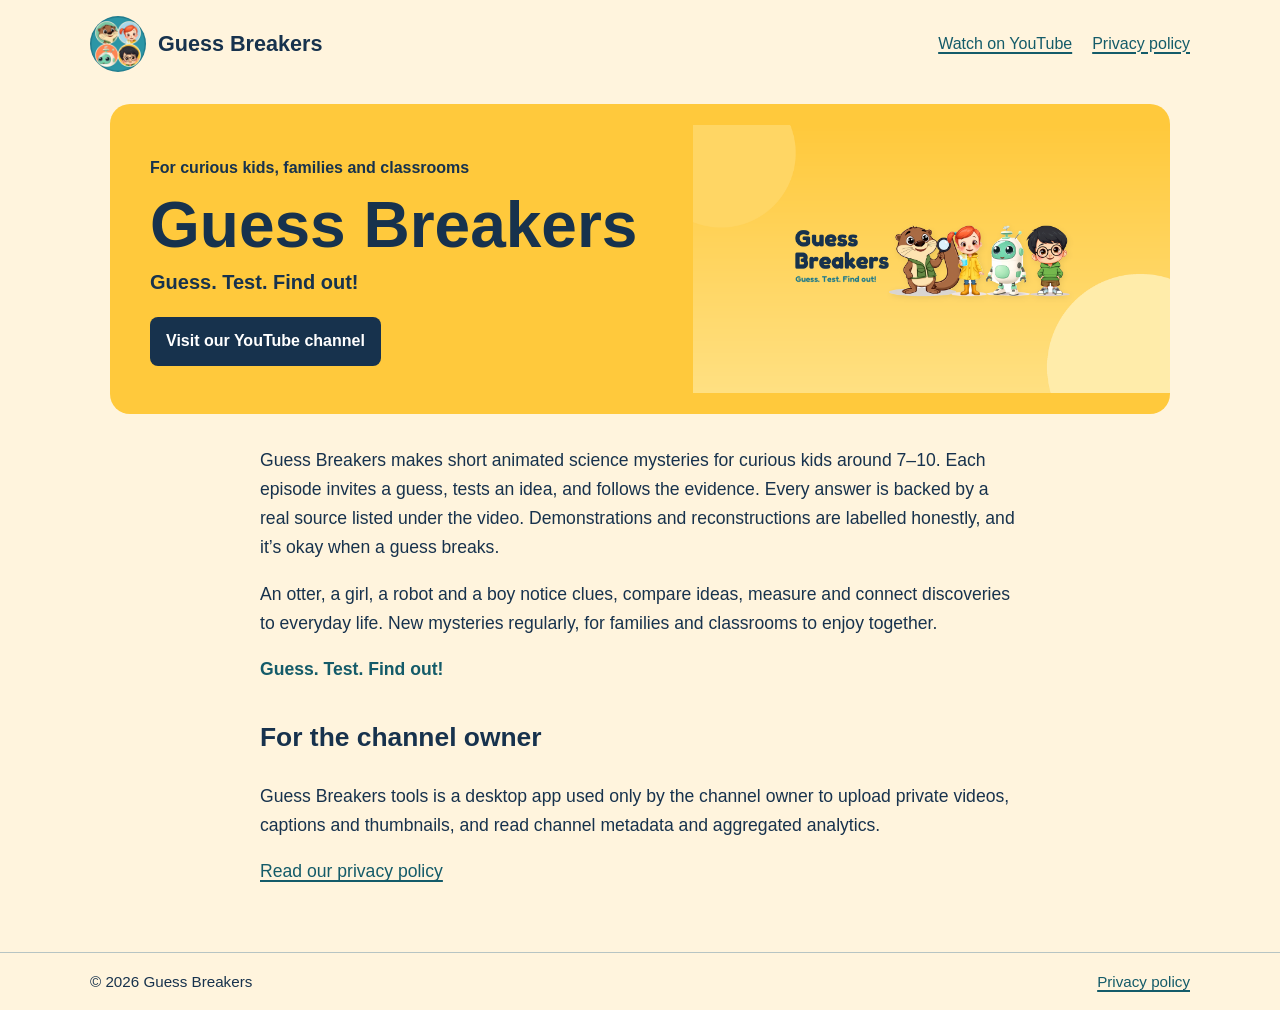
==== index.html @ 20a962f0 "Guess Breakers website: home and privacy policy" ====
<!doctype html>
<html lang="en">
<head>
  <meta charset="utf-8">
  <meta name="viewport" content="width=device-width, initial-scale=1">
  <meta name="description" content="Guess Breakers makes short animated science mysteries for curious kids, families and classrooms.">
  <title>Guess Breakers — Science Mysteries</title>
  <link rel="stylesheet" href="style.css">
</head>
<body>
  <header class="site-header">
    <a class="brand" href="index.html" aria-label="Guess Breakers home">
      <img src="images/avatar-b.png" width="64" height="64" alt="The four Guess Breakers characters">
      <span>Guess Breakers</span>
    </a>
    <nav aria-label="Main navigation"><a href="https://www.youtube.com/@GuessBreakers">Watch on YouTube</a><a href="privacy.html">Privacy policy</a></nav>
  </header>
  <main>
    <section class="hero" aria-labelledby="page-title">
      <img class="banner" src="images/banner-b.png" alt="The Guess Breakers team: an otter, a girl, a robot and a boy">
      <div class="hero-copy">
        <p class="eyebrow">For curious kids, families and classrooms</p>
        <h1 id="page-title">Guess Breakers</h1>
        <p class="slogan">Guess. Test. Find out!</p>
        <a class="button" href="https://www.youtube.com/@GuessBreakers">Visit our YouTube channel</a>
      </div>
    </section>
    <section class="about" aria-label="About the channel">
      <p>Guess Breakers makes short animated science mysteries for curious kids around 7–10. Each episode invites a guess, tests an idea, and follows the evidence. Every answer is backed by a real source listed under the video. Demonstrations and reconstructions are labelled honestly, and it’s okay when a guess breaks.</p>
      <p>An otter, a girl, a robot and a boy notice clues, compare ideas, measure and connect discoveries to everyday life. New mysteries regularly, for families and classrooms to enjoy together.</p>
      <p class="closing">Guess. Test. Find out!</p>
    </section>
    <section class="about app-info" aria-labelledby="tools-title">
      <h2 id="tools-title">For the channel owner</h2>
      <p>Guess Breakers tools is a desktop app used only by the channel owner to upload private videos, captions and thumbnails, and read channel metadata and aggregated analytics.</p>
      <p><a href="privacy.html">Read our privacy policy</a></p>
    </section>
  </main>
  <footer><span>© 2026 Guess Breakers</span><a href="privacy.html">Privacy policy</a></footer>
</body>
</html>
---- style.css ----
:root {
  color-scheme: light;
  --ink: #17324d;
  --sun: #ffc93c;
  --cream: #fff4dd;
  --teal: #1f7a8c;
  --mint: #7bc8a4;
  font-family: "Trebuchet MS", Arial, sans-serif;
  color: var(--ink);
  background: var(--cream);
  font-synthesis: none;
}
* { box-sizing: border-box; }
body { margin: 0; line-height: 1.65; }
a { color: #145b69; text-decoration-thickness: .12em; text-underline-offset: .18em; }
a:hover { color: var(--ink); }
a:focus-visible { outline: 3px solid var(--ink); outline-offset: 4px; border-radius: 2px; }
.site-header, footer { display: flex; align-items: center; justify-content: space-between; gap: 1rem; padding: 1rem max(1.25rem, calc((100% - 1100px) / 2)); }
.site-header { background: var(--cream); }
.brand { display: inline-flex; align-items: center; gap: .75rem; color: var(--ink); text-decoration: none; font-size: 1.35rem; font-weight: 800; }
.brand img { width: 3.5rem; height: 3.5rem; border-radius: 50%; }
nav { display: flex; gap: 1.25rem; flex-wrap: wrap; }
main { max-width: 1100px; margin: 0 auto; padding: 1rem 1.25rem 3rem; }
.hero { position: relative; overflow: hidden; min-height: 310px; border-radius: 1.25rem; background: var(--sun); }
.banner { display: block; width: 100%; height: auto; }
.hero-copy { padding: 1.5rem 2rem 2rem; }
h1 { margin: .1rem 0; font-size: clamp(2.1rem, 6vw, 4rem); line-height: 1.12; }
.slogan { margin: .3rem 0 1.1rem; font-size: 1.25rem; font-weight: 700; }
.eyebrow { margin: .2rem 0 .5rem; font-weight: 700; }
.button { display: inline-block; padding: .7rem 1rem; border-radius: .5rem; background: var(--ink); color: white; font-weight: 700; text-decoration: none; }
.button:hover { background: #0c2438; color: white; }
.about { max-width: 760px; margin: 2rem auto 0; font-size: 1.1rem; }
.closing { font-weight: 800; color: #145b69; }
.policy { max-width: 820px; padding-top: 2rem; }
.policy h1 { margin-bottom: 1rem; }
.policy h2 { margin: 2rem 0 .35rem; font-size: 1.35rem; }
.policy p { margin: .6rem 0 1rem; }
.policy li { margin: .65rem 0; overflow-wrap: anywhere; }
code { font-size: .92em; overflow-wrap: anywhere; }
footer { border-top: 1px solid #b7c4c3; font-size: .95rem; }
@media (min-width: 760px) {
  .hero { display: grid; grid-template-columns: 1.1fr .9fr; align-items: center; }
  .banner { grid-column: 2; grid-row: 1; }
  .hero-copy { grid-column: 1; grid-row: 1; padding: 2.5rem; }
}
@media (max-width: 560px) {
  .site-header { align-items: flex-start; flex-direction: column; }
  nav { gap: 1rem; }
  .hero-copy { padding: 1.25rem; }
  footer { align-items: flex-start; flex-direction: column; }
}
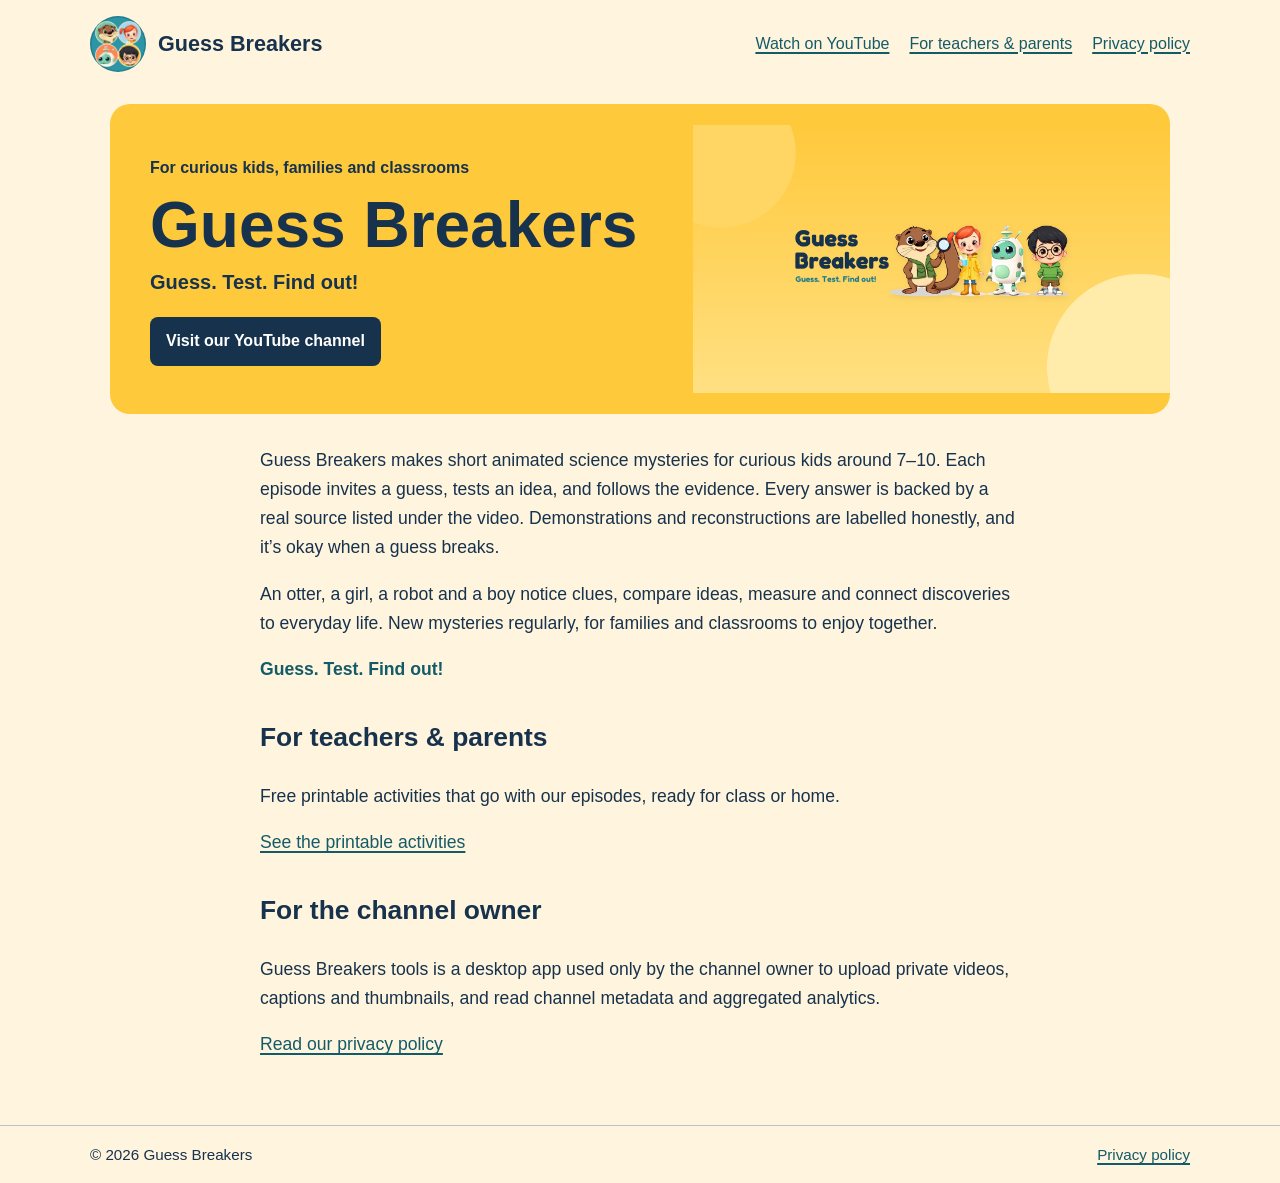
==== commit 9167f8b7: "Add teachers page with ep00 paper-drop worksheet" ====
--- a/index.html
+++ b/index.html
@@ -13,7 +13,7 @@
       <img src="images/avatar-b.png" width="64" height="64" alt="The four Guess Breakers characters">
       <span>Guess Breakers</span>
     </a>
-    <nav aria-label="Main navigation"><a href="https://www.youtube.com/@GuessBreakers">Watch on YouTube</a><a href="privacy.html">Privacy policy</a></nav>
+    <nav aria-label="Main navigation"><a href="https://www.youtube.com/@GuessBreakers">Watch on YouTube</a><a href="teachers.html">For teachers &amp; parents</a><a href="privacy.html">Privacy policy</a></nav>
   </header>
   <main>
     <section class="hero" aria-labelledby="page-title">
@@ -30,6 +30,11 @@
       <p>An otter, a girl, a robot and a boy notice clues, compare ideas, measure and connect discoveries to everyday life. New mysteries regularly, for families and classrooms to enjoy together.</p>
       <p class="closing">Guess. Test. Find out!</p>
     </section>
+    <section class="about" aria-labelledby="teachers-title">
+      <h2 id="teachers-title">For teachers &amp; parents</h2>
+      <p>Free printable activities that go with our episodes, ready for class or home.</p>
+      <p><a href="teachers.html">See the printable activities</a></p>
+    </section>
     <section class="about app-info" aria-labelledby="tools-title">
       <h2 id="tools-title">For the channel owner</h2>
       <p>Guess Breakers tools is a desktop app used only by the channel owner to upload private videos, captions and thumbnails, and read channel metadata and aggregated analytics.</p>
--- a/style.css
+++ b/style.css
@@ -49,3 +49,10 @@
   .hero-copy { padding: 1.25rem; }
   footer { align-items: flex-start; flex-direction: column; }
 }
+.teachers { max-width: 820px; padding-top: 2rem; }
+.teachers .lead { font-size: 1.1rem; }
+.card { display: grid; gap: 1.25rem; margin-top: 1.5rem; padding: 1.25rem; border-radius: 1rem; background: white; }
+.card img { width: 100%; max-width: 210px; height: auto; border: 1px solid #b7c4c3; }
+.card h2 { margin: 0 0 .4rem; font-size: 1.35rem; }
+.actions { display: flex; flex-wrap: wrap; gap: .75rem; align-items: center; margin-top: 1rem; }
+@media (min-width: 560px) { .card { grid-template-columns: 210px 1fr; } }
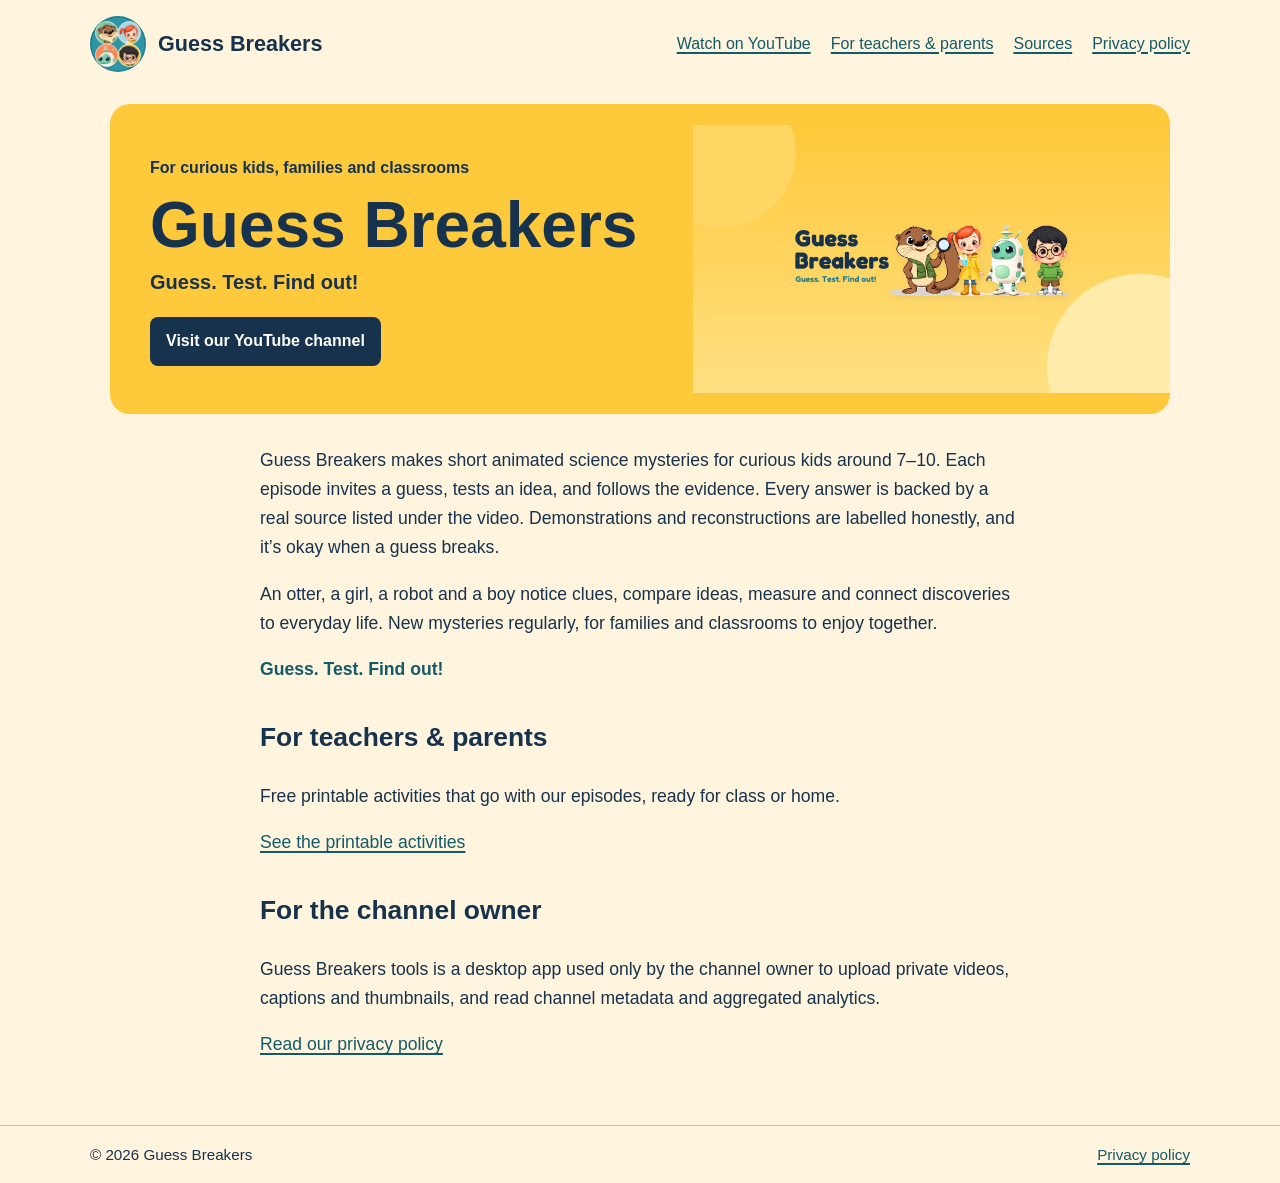
==== commit 6cfa29e8: "Add sources page" ====
--- a/index.html
+++ b/index.html
@@ -13,7 +13,7 @@
       <img src="images/avatar-b.png" width="64" height="64" alt="The four Guess Breakers characters">
       <span>Guess Breakers</span>
     </a>
-    <nav aria-label="Main navigation"><a href="https://www.youtube.com/@GuessBreakers">Watch on YouTube</a><a href="teachers.html">For teachers &amp; parents</a><a href="privacy.html">Privacy policy</a></nav>
+    <nav aria-label="Main navigation"><a href="https://www.youtube.com/@GuessBreakers">Watch on YouTube</a><a href="teachers.html">For teachers &amp; parents</a><a href="sources.html">Sources</a><a href="privacy.html">Privacy policy</a></nav>
   </header>
   <main>
     <section class="hero" aria-labelledby="page-title">
--- a/style.css
+++ b/style.css
@@ -56,3 +56,6 @@
 .card h2 { margin: 0 0 .4rem; font-size: 1.35rem; }
 .actions { display: flex; flex-wrap: wrap; gap: .75rem; align-items: center; margin-top: 1rem; }
 @media (min-width: 560px) { .card { grid-template-columns: 210px 1fr; } }
+.sources-card { display: block; }
+.sources { margin: .5rem 0 0; padding-left: 1.2rem; }
+.sources li { margin: .4rem 0; overflow-wrap: anywhere; }
